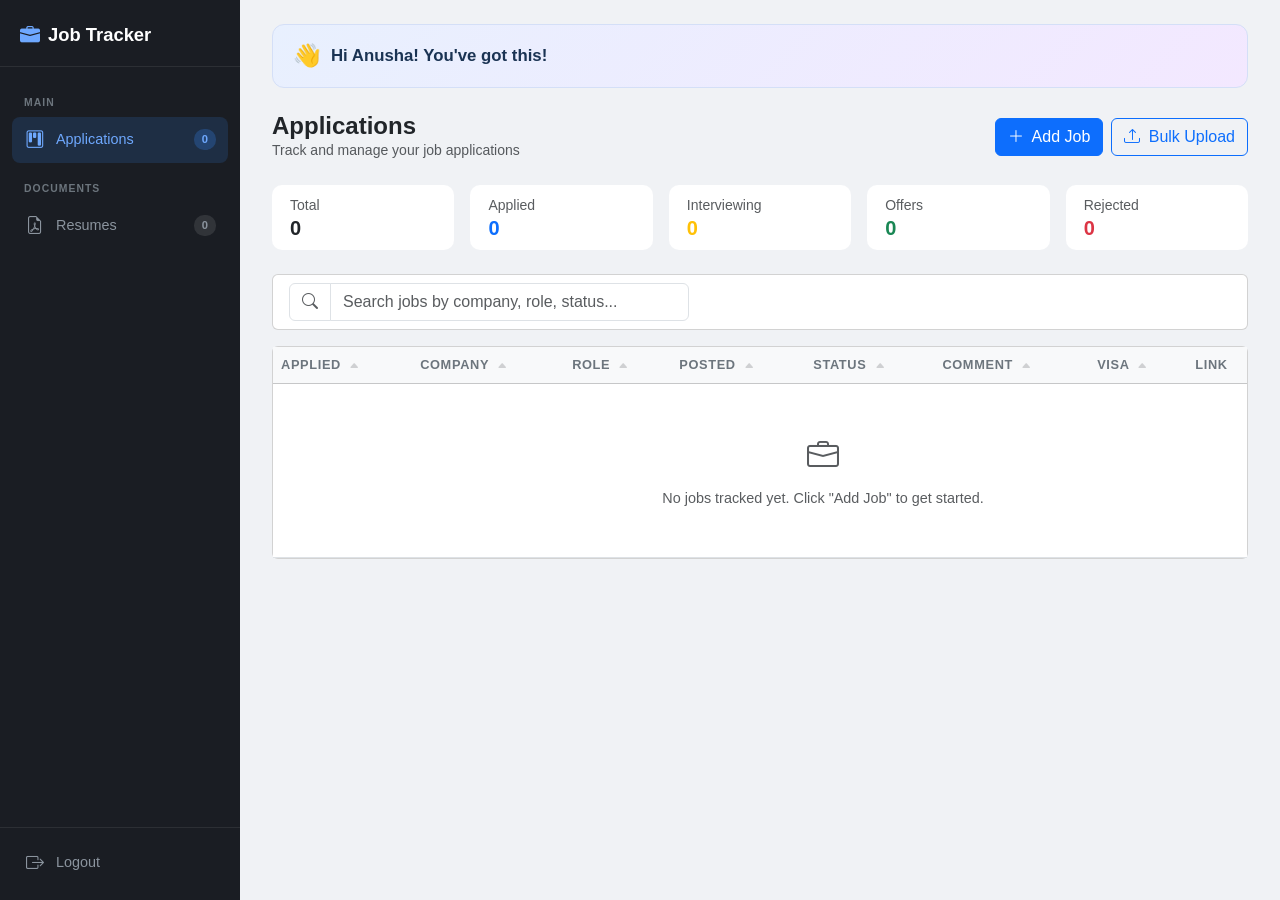
==== templates/index.html @ 322d2afa "Add side navigation, resume cards, and personalized greeting Redesign the layout with a dark sidebar" ====
<!DOCTYPE html>
<html lang="en">
<head>
    <meta charset="UTF-8">
    <meta name="viewport" content="width=device-width, initial-scale=1.0">
    <title>Job Tracker</title>
    <link href="https://cdn.jsdelivr.net/npm/bootstrap@5.3.2/dist/css/bootstrap.min.css" rel="stylesheet">
    <link href="https://cdn.jsdelivr.net/npm/bootstrap-icons@1.11.3/font/bootstrap-icons.min.css" rel="stylesheet">
    <link href="/static/style.css" rel="stylesheet">
</head>
<body>
    <div class="app-layout">
        <!-- Sidebar -->
        <nav class="sidebar" id="sidebar">
            <div class="sidebar-brand">
                <i class="bi bi-briefcase-fill me-2"></i>
                <span>Job Tracker</span>
            </div>

            <div class="sidebar-nav">
                <div class="sidebar-section-label">Main</div>
                <a href="#" class="sidebar-link active" data-section="jobs" onclick="switchSection('jobs', this)">
                    <i class="bi bi-kanban"></i>
                    <span>Applications</span>
                    <span class="sidebar-badge" id="sidebarJobCount">0</span>
                </a>

                <div class="sidebar-section-label">Documents</div>
                <a href="#" class="sidebar-link" data-section="resumes" onclick="switchSection('resumes', this)">
                    <i class="bi bi-file-earmark-pdf"></i>
                    <span>Resumes</span>
                    <span class="sidebar-badge" id="sidebarResumeCount">0</span>
                </a>
            </div>

            <div class="sidebar-footer">
                <a href="/logout" class="sidebar-link">
                    <i class="bi bi-box-arrow-right"></i>
                    <span>Logout</span>
                </a>
            </div>
        </nav>

        <!-- Main Content -->
        <main class="main-content">
            <!-- Greeting Banner -->
            <div class="greeting-banner" id="greetingBanner">
                <span class="greeting-wave">&#128075;</span>
                <span>Hi Anusha! You've got this!</span>
            </div>

            <!-- ═══════════════════════════════════════════════ -->
            <!-- JOBS SECTION -->
            <!-- ═══════════════════════════════════════════════ -->
            <div class="content-section active" id="section-jobs">
                <!-- Jobs Header -->
                <div class="content-header">
                    <div>
                        <h1 class="h4 mb-0 fw-bold">Applications</h1>
                        <p class="text-muted mb-0 small">Track and manage your job applications</p>
                    </div>
                    <div class="d-flex gap-2">
                        <button class="btn btn-primary" data-bs-toggle="modal" data-bs-target="#addJobModal">
                            <i class="bi bi-plus-lg me-1"></i> Add Job
                        </button>
                        <button class="btn btn-outline-primary" data-bs-toggle="modal" data-bs-target="#bulkUploadModal">
                            <i class="bi bi-upload me-1"></i> Bulk Upload
                        </button>
                    </div>
                </div>

                <!-- Stats Row -->
                <div class="row g-3 mb-4" id="statsRow">
                    <div class="col">
                        <div class="card stat-card" data-filter="">
                            <div class="card-body py-2 px-3">
                                <div class="small text-muted">Total</div>
                                <div class="h5 mb-0 fw-bold" id="statTotal">0</div>
                            </div>
                        </div>
                    </div>
                    <div class="col">
                        <div class="card stat-card" data-filter="Applied">
                            <div class="card-body py-2 px-3">
                                <div class="small text-muted">Applied</div>
                                <div class="h5 mb-0 fw-bold text-primary" id="statApplied">0</div>
                            </div>
                        </div>
                    </div>
                    <div class="col">
                        <div class="card stat-card" data-filter="Interviewing">
                            <div class="card-body py-2 px-3">
                                <div class="small text-muted">Interviewing</div>
                                <div class="h5 mb-0 fw-bold text-warning" id="statInterviewing">0</div>
                            </div>
                        </div>
                    </div>
                    <div class="col">
                        <div class="card stat-card" data-filter="Offer">
                            <div class="card-body py-2 px-3">
                                <div class="small text-muted">Offers</div>
                                <div class="h5 mb-0 fw-bold text-success" id="statOffer">0</div>
                            </div>
                        </div>
                    </div>
                    <div class="col">
                        <div class="card stat-card" data-filter="Rejected">
                            <div class="card-body py-2 px-3">
                                <div class="small text-muted">Rejected</div>
                                <div class="h5 mb-0 fw-bold text-danger" id="statRejected">0</div>
                            </div>
                        </div>
                    </div>
                </div>

                <!-- Search Bar -->
                <div class="card mb-3">
                    <div class="card-body py-2">
                        <div class="d-flex align-items-center gap-3">
                            <div class="input-group" style="max-width: 400px;">
                                <span class="input-group-text bg-white"><i class="bi bi-search text-muted"></i></span>
                                <input type="text" class="form-control" id="searchInput" placeholder="Search jobs by company, role, status...">
                            </div>
                            <span class="text-muted small" id="filteredCount"></span>
                        </div>
                    </div>
                </div>

                <!-- Jobs Table -->
                <div class="card">
                    <div class="card-body p-0">
                        <div class="table-responsive">
                            <table class="table table-hover mb-0 align-middle" style="min-width: 1100px;">
                                <thead class="table-light">
                                    <tr>
                                        <th data-sort="applied_date">Applied <i class="bi bi-caret-up-fill sort-icon ms-1 text-muted opacity-25"></i></th>
                                        <th data-sort="company">Company <i class="bi bi-caret-up-fill sort-icon ms-1 text-muted opacity-25"></i></th>
                                        <th data-sort="role">Role <i class="bi bi-caret-up-fill sort-icon ms-1 text-muted opacity-25"></i></th>
                                        <th data-sort="posted_on">Posted <i class="bi bi-caret-up-fill sort-icon ms-1 text-muted opacity-25"></i></th>
                                        <th data-sort="status">Status <i class="bi bi-caret-up-fill sort-icon ms-1 text-muted opacity-25"></i></th>
                                        <th data-sort="comment">Comment <i class="bi bi-caret-up-fill sort-icon ms-1 text-muted opacity-25"></i></th>
                                        <th data-sort="visa_answer">Visa <i class="bi bi-caret-up-fill sort-icon ms-1 text-muted opacity-25"></i></th>
                                        <th>Link</th>
                                        <th class="text-end">Actions</th>
                                    </tr>
                                </thead>
                                <tbody id="jobsTableBody">
                                    <tr>
                                        <td colspan="9" class="text-center py-5 text-muted">
                                            <i class="bi bi-briefcase" style="font-size: 2rem;"></i>
                                            <p class="mt-2 mb-0">No jobs tracked yet. Click "Add Job" to get started.</p>
                                        </td>
                                    </tr>
                                </tbody>
                            </table>
                        </div>
                    </div>
                </div>
            </div>

            <!-- ═══════════════════════════════════════════════ -->
            <!-- RESUMES SECTION -->
            <!-- ═══════════════════════════════════════════════ -->
            <div class="content-section" id="section-resumes">
                <!-- Resumes Header -->
                <div class="content-header">
                    <div>
                        <h1 class="h4 mb-0 fw-bold">Resumes</h1>
                        <p class="text-muted mb-0 small">Manage your resume versions</p>
                    </div>
                    <div class="d-flex gap-2">
                        <button class="btn btn-primary" data-bs-toggle="modal" data-bs-target="#uploadResumeModal">
                            <i class="bi bi-upload me-1"></i> Upload Resume
                        </button>
                    </div>
                </div>

                <!-- Resume Cards Grid -->
                <div class="row g-4" id="resumeCardsGrid">
                    <div class="col-12 text-center py-5 text-muted" id="resumeEmptyState">
                        <i class="bi bi-file-earmark-pdf" style="font-size: 3rem;"></i>
                        <p class="mt-3 mb-0 fs-5">No resumes uploaded yet</p>
                        <p class="text-muted small">Upload your first resume to get started</p>
                    </div>
                </div>
            </div>
        </main>
    </div>

    <!-- Add Job Modal -->
    <div class="modal fade" id="addJobModal" tabindex="-1">
        <div class="modal-dialog">
            <div class="modal-content">
                <div class="modal-header">
                    <h5 class="modal-title">Add Job Application</h5>
                    <button type="button" class="btn-close" data-bs-dismiss="modal"></button>
                </div>
                <div class="modal-body">
                    <div class="mb-3">
                        <label for="jobLink" class="form-label">Job Posting URL</label>
                        <input type="url" class="form-control" id="jobLink" placeholder="https://jobs.example.com/role-name">
                        <div class="form-text">Paste a job posting link and we'll extract the details automatically.</div>
                    </div>
                    <div id="extractionStatus" class="d-none">
                        <div class="d-flex align-items-center text-muted">
                            <div class="spinner-border spinner-border-sm me-2" role="status"></div>
                            <span>Extracting job details... This may take a few seconds.</span>
                        </div>
                    </div>
                    <div id="extractionError" class="alert alert-danger d-none"></div>
                </div>
                <div class="modal-footer">
                    <button type="button" class="btn btn-secondary" data-bs-dismiss="modal">Cancel</button>
                    <button type="button" class="btn btn-primary" id="submitJobBtn" onclick="addJob()">
                        <i class="bi bi-magic me-1"></i> Extract & Save
                    </button>
                </div>
            </div>
        </div>
    </div>

    <!-- Job Details Modal -->
    <div class="modal fade" id="detailsModal" tabindex="-1">
        <div class="modal-dialog modal-lg">
            <div class="modal-content">
                <div class="modal-header">
                    <h5 class="modal-title" id="detailsTitle">Job Details</h5>
                    <button type="button" class="btn-close" data-bs-dismiss="modal"></button>
                </div>
                <div class="modal-body">
                    <div class="row mb-3">
                        <div class="col-sm-3 text-muted">Company</div>
                        <div class="col-sm-9 fw-semibold" id="detailCompany"></div>
                    </div>
                    <div class="row mb-3">
                        <div class="col-sm-3 text-muted">Role</div>
                        <div class="col-sm-9" id="detailRole"></div>
                    </div>
                    <div class="row mb-3">
                        <div class="col-sm-3 text-muted">Applied Date</div>
                        <div class="col-sm-9" id="detailAppliedDate"></div>
                    </div>
                    <div class="row mb-3">
                        <div class="col-sm-3 text-muted">Posted On</div>
                        <div class="col-sm-9" id="detailPostedOn"></div>
                    </div>
                    <div class="row mb-3">
                        <div class="col-sm-3 text-muted">Status</div>
                        <div class="col-sm-9" id="detailStatus"></div>
                    </div>
                    <div class="row mb-3">
                        <div class="col-sm-3 text-muted">Comment</div>
                        <div class="col-sm-9" id="detailComment"></div>
                    </div>
                    <div class="row mb-3">
                        <div class="col-sm-3 text-muted">Visa Answer</div>
                        <div class="col-sm-9" id="detailVisaAnswer"></div>
                    </div>
                    <div class="row mb-3">
                        <div class="col-sm-3 text-muted">Link</div>
                        <div class="col-sm-9" id="detailLink"></div>
                    </div>
                    <hr>
                    <h6 class="text-muted mb-2">Job Description</h6>
                    <div id="detailDescription" class="job-description"></div>
                </div>
            </div>
        </div>
    </div>

    <!-- Bulk Upload Modal -->
    <div class="modal fade" id="bulkUploadModal" tabindex="-1">
        <div class="modal-dialog">
            <div class="modal-content">
                <div class="modal-header">
                    <h5 class="modal-title">Bulk Upload from Excel</h5>
                    <button type="button" class="btn-close" data-bs-dismiss="modal"></button>
                </div>
                <div class="modal-body">
                    <div class="mb-3">
                        <label for="bulkFile" class="form-label">Upload Excel File (.xlsx)</label>
                        <input type="file" class="form-control" id="bulkFile" accept=".xlsx,.xls">
                        <div class="form-text">
                            Your spreadsheet should have these columns:<br>
                            <strong>Applied Date | Company | Role | Posted On | Job Description | Link | Comment | Visa Answer</strong>
                        </div>
                    </div>
                    <div id="bulkStatus" class="d-none">
                        <div class="d-flex align-items-center text-muted">
                            <div class="spinner-border spinner-border-sm me-2" role="status"></div>
                            <span>Uploading and processing...</span>
                        </div>
                    </div>
                    <div id="bulkResult" class="d-none"></div>
                    <div id="bulkError" class="alert alert-danger d-none"></div>
                </div>
                <div class="modal-footer">
                    <button type="button" class="btn btn-secondary" data-bs-dismiss="modal">Cancel</button>
                    <button type="button" class="btn btn-primary" id="bulkSubmitBtn" onclick="bulkUpload()">
                        <i class="bi bi-upload me-1"></i> Upload & Import
                    </button>
                </div>
            </div>
        </div>
    </div>

    <!-- Upload Resume Modal -->
    <div class="modal fade" id="uploadResumeModal" tabindex="-1">
        <div class="modal-dialog">
            <div class="modal-content">
                <div class="modal-header">
                    <h5 class="modal-title"><i class="bi bi-file-earmark-pdf me-2"></i>Upload Resume</h5>
                    <button type="button" class="btn-close" data-bs-dismiss="modal"></button>
                </div>
                <div class="modal-body">
                    <div class="mb-3">
                        <label for="resumeFile" class="form-label">PDF File</label>
                        <input type="file" class="form-control" id="resumeFile" accept=".pdf">
                    </div>
                    <div class="mb-3">
                        <label for="resumeLabel" class="form-label">Label</label>
                        <input type="text" class="form-control" id="resumeLabel" placeholder="e.g., Software Engineer v2, Data Science, General">
                        <div class="form-text">Give your resume a descriptive label to identify it easily.</div>
                    </div>
                    <div id="resumeUploadStatus" class="d-none">
                        <div class="d-flex align-items-center text-muted">
                            <div class="spinner-border spinner-border-sm me-2" role="status"></div>
                            <span>Uploading...</span>
                        </div>
                    </div>
                    <div id="resumeUploadError" class="alert alert-danger d-none"></div>
                </div>
                <div class="modal-footer">
                    <button type="button" class="btn btn-secondary" data-bs-dismiss="modal">Cancel</button>
                    <button type="button" class="btn btn-primary" id="uploadResumeBtn" onclick="uploadResume()">
                        <i class="bi bi-upload me-1"></i> Upload
                    </button>
                </div>
            </div>
        </div>
    </div>

    <!-- Edit Resume Label Modal -->
    <div class="modal fade" id="editResumeLabelModal" tabindex="-1">
        <div class="modal-dialog modal-sm">
            <div class="modal-content">
                <div class="modal-header">
                    <h5 class="modal-title">Edit Label</h5>
                    <button type="button" class="btn-close" data-bs-dismiss="modal"></button>
                </div>
                <div class="modal-body">
                    <input type="text" class="form-control" id="editLabelInput" placeholder="Resume label">
                    <input type="hidden" id="editLabelResumeId">
                </div>
                <div class="modal-footer">
                    <button type="button" class="btn btn-secondary btn-sm" data-bs-dismiss="modal">Cancel</button>
                    <button type="button" class="btn btn-primary btn-sm" onclick="saveResumeLabel()">Save</button>
                </div>
            </div>
        </div>
    </div>

    <script src="https://cdn.jsdelivr.net/npm/bootstrap@5.3.2/dist/js/bootstrap.bundle.min.js"></script>
    <script src="/static/app.js"></script>
</body>
</html>
---- static/style.css ----
/* ── App Layout ── */
body {
    background-color: #f0f2f5;
    font-family: -apple-system, BlinkMacSystemFont, "Segoe UI", Roboto, sans-serif;
    margin: 0;
    overflow: hidden;
    height: 100vh;
}

.app-layout {
    display: flex;
    height: 100vh;
}

/* ── Sidebar ── */
.sidebar {
    width: 240px;
    min-width: 240px;
    background: #1a1d23;
    color: #c9d1d9;
    display: flex;
    flex-direction: column;
    height: 100vh;
    position: fixed;
    left: 0;
    top: 0;
    z-index: 100;
}

.sidebar-brand {
    padding: 20px 20px 16px;
    font-size: 1.15rem;
    font-weight: 700;
    color: #fff;
    display: flex;
    align-items: center;
    border-bottom: 1px solid rgba(255,255,255,0.08);
}

.sidebar-brand i {
    font-size: 1.25rem;
    color: #6ea8fe;
}

.sidebar-nav {
    flex: 1;
    padding: 12px 12px;
    overflow-y: auto;
}

.sidebar-section-label {
    font-size: 0.65rem;
    text-transform: uppercase;
    letter-spacing: 0.1em;
    color: #6c757d;
    padding: 16px 12px 6px;
    font-weight: 600;
}

.sidebar-link {
    display: flex;
    align-items: center;
    gap: 10px;
    padding: 10px 12px;
    border-radius: 8px;
    color: #8b949e;
    text-decoration: none;
    font-size: 0.9rem;
    font-weight: 500;
    transition: all 0.15s;
    margin-bottom: 2px;
}

.sidebar-link:hover {
    background: rgba(255,255,255,0.06);
    color: #e6edf3;
    text-decoration: none;
}

.sidebar-link.active {
    background: rgba(56,139,253,0.15);
    color: #6ea8fe;
}

.sidebar-link i {
    font-size: 1.1rem;
    width: 22px;
    text-align: center;
}

.sidebar-badge {
    margin-left: auto;
    background: rgba(255,255,255,0.1);
    color: #8b949e;
    font-size: 0.7rem;
    padding: 2px 8px;
    border-radius: 10px;
    font-weight: 600;
}

.sidebar-link.active .sidebar-badge {
    background: rgba(56,139,253,0.25);
    color: #6ea8fe;
}

.sidebar-footer {
    padding: 12px;
    border-top: 1px solid rgba(255,255,255,0.08);
}

/* ── Main Content ── */
.main-content {
    flex: 1;
    margin-left: 240px;
    padding: 24px 32px;
    overflow-y: auto;
    height: 100vh;
}

.content-header {
    display: flex;
    justify-content: space-between;
    align-items: center;
    margin-bottom: 24px;
}

.content-section {
    display: none;
}

.content-section.active {
    display: block;
}

/* ── Greeting Banner ── */
.greeting-banner {
    background: linear-gradient(135deg, #e8f0fe 0%, #f3e8ff 100%);
    border: 1px solid #d4dff7;
    border-radius: 12px;
    padding: 14px 20px;
    margin-bottom: 24px;
    font-size: 1.05rem;
    font-weight: 600;
    color: #1a3353;
    display: flex;
    align-items: center;
    gap: 10px;
}

.greeting-wave {
    font-size: 1.4rem;
    animation: wave 2s ease-in-out infinite;
    display: inline-block;
    transform-origin: 70% 70%;
}

@keyframes wave {
    0%, 100% { transform: rotate(0deg); }
    10% { transform: rotate(14deg); }
    20% { transform: rotate(-8deg); }
    30% { transform: rotate(14deg); }
    40% { transform: rotate(-4deg); }
    50% { transform: rotate(10deg); }
    60% { transform: rotate(0deg); }
}

/* ── Stat Cards ── */
.stat-card {
    transition: border-color 0.2s, box-shadow 0.2s;
    border: 2px solid transparent;
    border-radius: 10px;
}

.stat-card:hover {
    box-shadow: 0 2px 8px rgba(0, 0, 0, 0.08);
}

.stat-card.border-primary {
    border-color: #0d6efd !important;
}

/* ── Table Styles ── */
.table th {
    font-size: 0.8rem;
    text-transform: uppercase;
    letter-spacing: 0.05em;
    color: #6c757d;
    font-weight: 600;
    white-space: nowrap;
    user-select: none;
}

.table th[data-sort]:hover {
    color: #0d6efd;
}

.table td {
    font-size: 0.9rem;
    vertical-align: middle;
}

.status-select {
    border-radius: 6px;
    font-size: 0.85rem;
    font-weight: 500;
}

.status-applied { color: #0d6efd; border-color: #0d6efd; }
.status-interviewing { color: #ffc107; border-color: #ffc107; }
.status-offer { color: #198754; border-color: #198754; }
.status-rejected { color: #dc3545; border-color: #dc3545; }
.status-referral { color: #6f42c1; border-color: #6f42c1; }
.status-withdrawn { color: #6c757d; border-color: #6c757d; }
.status-saved { color: #0dcaf0; border-color: #0dcaf0; }

.comment-input {
    border: 1px solid #dee2e6;
    border-radius: 6px;
    font-size: 0.85rem;
    background-color: transparent;
    width: 100%;
}

.comment-input:focus {
    background-color: #fff;
    border-color: #86b7fe;
    box-shadow: 0 0 0 0.15rem rgba(13, 110, 253, 0.15);
}

.visa-select {
    border-radius: 6px;
    font-size: 0.85rem;
}

/* Editable cells */
.editable-cell {
    cursor: pointer;
    border-radius: 4px;
    transition: background-color 0.15s;
}

.editable-cell:hover {
    background-color: #e9ecef;
}

.edit-inline {
    font-size: 0.9rem;
    border-radius: 4px;
    border: 1px solid #86b7fe;
    box-shadow: 0 0 0 0.15rem rgba(13, 110, 253, 0.15);
}

.sort-icon {
    font-size: 0.65rem;
}

/* Column resizing */
.table th {
    position: relative;
    overflow: hidden;
}

.col-resize-handle {
    position: absolute;
    right: 0;
    top: 0;
    bottom: 0;
    width: 5px;
    cursor: col-resize;
    z-index: 1;
}

.col-resize-handle:hover,
.col-resize-handle.active {
    background-color: #0d6efd;
}

.table.resizing {
    cursor: col-resize;
    user-select: none;
}

/* Resume table inside modal — no resize handles */
#resumesList .table th {
    position: static;
    overflow: visible;
}

.job-description {
    white-space: pre-wrap;
    line-height: 1.7;
    font-size: 0.95rem;
    max-height: 400px;
    overflow-y: auto;
}

/* ── Resume Cards ── */
.resume-card {
    border: 1px solid #e1e4e8;
    border-radius: 12px;
    background: #fff;
    transition: all 0.2s ease;
    overflow: hidden;
    position: relative;
}

.resume-card:hover {
    border-color: #c5ccd3;
    box-shadow: 0 4px 16px rgba(0, 0, 0, 0.08);
    transform: translateY(-2px);
}

.resume-card-body {
    padding: 24px;
    text-align: center;
}

.resume-card-icon {
    width: 64px;
    height: 80px;
    margin: 0 auto 16px;
    background: linear-gradient(135deg, #fee2e2, #fecaca);
    border-radius: 8px;
    display: flex;
    align-items: center;
    justify-content: center;
    position: relative;
}

.resume-card-icon i {
    font-size: 2rem;
    color: #dc3545;
}

.resume-card-label {
    display: inline-block;
    background: #e8f0fe;
    color: #1a73e8;
    font-size: 0.75rem;
    font-weight: 600;
    padding: 4px 12px;
    border-radius: 20px;
    margin-bottom: 10px;
    max-width: 100%;
    overflow: hidden;
    text-overflow: ellipsis;
    white-space: nowrap;
}

.resume-card-label.no-label {
    background: #f1f3f5;
    color: #868e96;
}

.resume-card-filename {
    font-size: 0.85rem;
    color: #24292f;
    font-weight: 600;
    margin-bottom: 4px;
    overflow: hidden;
    text-overflow: ellipsis;
    white-space: nowrap;
}

.resume-card-meta {
    font-size: 0.75rem;
    color: #8b949e;
}

.resume-card-footer {
    display: flex;
    border-top: 1px solid #f0f0f0;
    background: #fafbfc;
}

.resume-card-footer .card-action {
    flex: 1;
    padding: 10px;
    text-align: center;
    font-size: 0.8rem;
    color: #57606a;
    cursor: pointer;
    transition: all 0.15s;
    text-decoration: none;
    border: none;
    background: none;
    display: flex;
    align-items: center;
    justify-content: center;
    gap: 4px;
}

.resume-card-footer .card-action:hover {
    background: #f0f2f5;
    color: #24292f;
}

.resume-card-footer .card-action.action-download:hover {
    color: #0d6efd;
    background: #e8f0fe;
}

.resume-card-footer .card-action.action-edit:hover {
    color: #e09f3e;
    background: #fff8e6;
}

.resume-card-footer .card-action.action-delete:hover {
    color: #dc3545;
    background: #fce4e4;
}

.resume-card-footer .card-action + .card-action {
    border-left: 1px solid #f0f0f0;
}
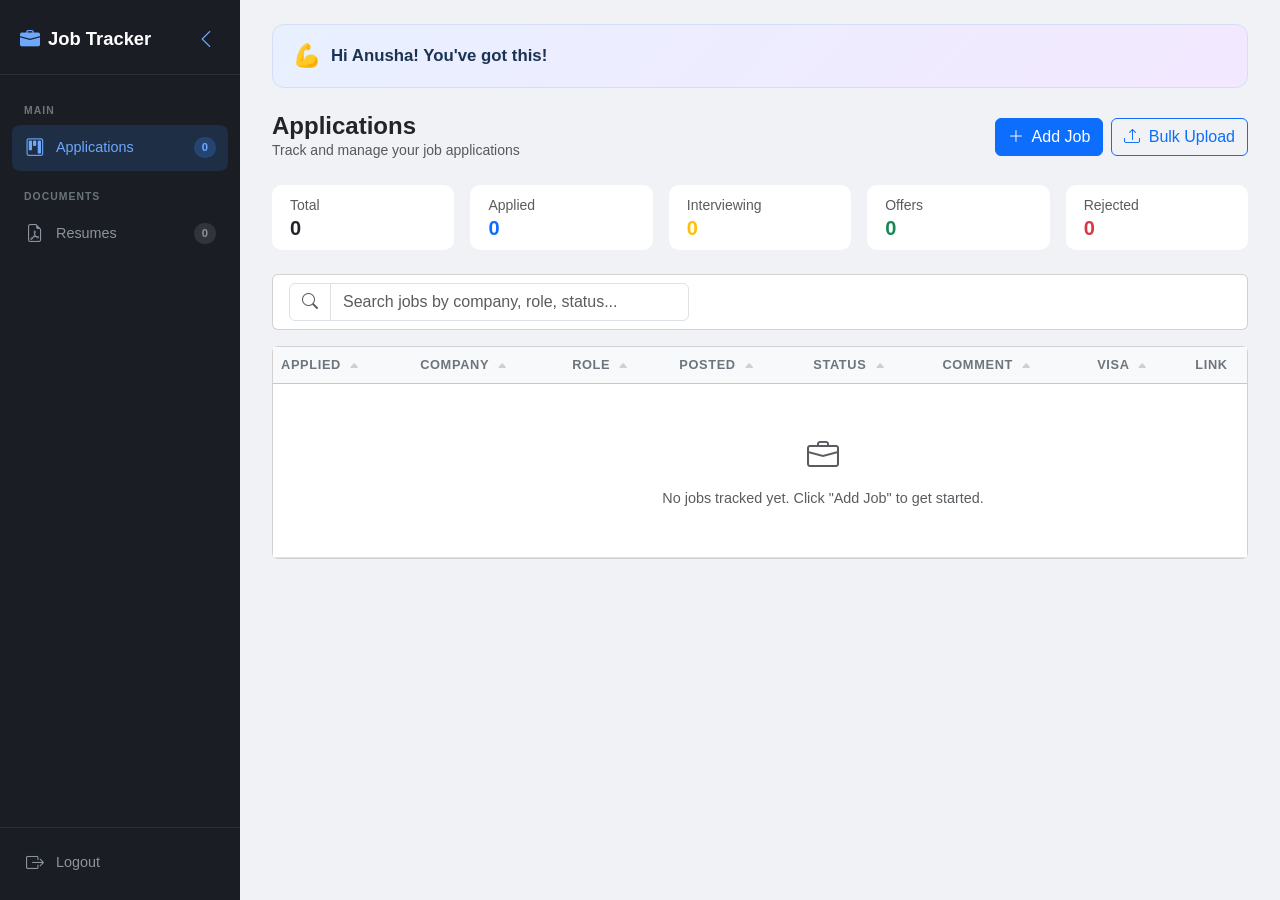
==== commit f29ae65d: "Make sidebar collapsible and swap to strong arm emoji - Sidebar now collapses to icon-only (64px) wi" ====
--- a/templates/index.html
+++ b/templates/index.html
@@ -14,21 +14,24 @@
         <nav class="sidebar" id="sidebar">
             <div class="sidebar-brand">
                 <i class="bi bi-briefcase-fill me-2"></i>
-                <span>Job Tracker</span>
+                <span class="sidebar-text">Job Tracker</span>
+                <button class="sidebar-toggle" id="sidebarToggle" onclick="toggleSidebar()" title="Collapse sidebar">
+                    <i class="bi bi-chevron-left"></i>
+                </button>
             </div>
 
             <div class="sidebar-nav">
                 <div class="sidebar-section-label">Main</div>
                 <a href="#" class="sidebar-link active" data-section="jobs" onclick="switchSection('jobs', this)">
                     <i class="bi bi-kanban"></i>
-                    <span>Applications</span>
+                    <span class="sidebar-text">Applications</span>
                     <span class="sidebar-badge" id="sidebarJobCount">0</span>
                 </a>
 
-                <div class="sidebar-section-label">Documents</div>
+                <div class="sidebar-section-label sidebar-text">Documents</div>
                 <a href="#" class="sidebar-link" data-section="resumes" onclick="switchSection('resumes', this)">
                     <i class="bi bi-file-earmark-pdf"></i>
-                    <span>Resumes</span>
+                    <span class="sidebar-text">Resumes</span>
                     <span class="sidebar-badge" id="sidebarResumeCount">0</span>
                 </a>
             </div>
@@ -36,7 +39,7 @@
             <div class="sidebar-footer">
                 <a href="/logout" class="sidebar-link">
                     <i class="bi bi-box-arrow-right"></i>
-                    <span>Logout</span>
+                    <span class="sidebar-text">Logout</span>
                 </a>
             </div>
         </nav>
@@ -45,7 +48,7 @@
         <main class="main-content">
             <!-- Greeting Banner -->
             <div class="greeting-banner" id="greetingBanner">
-                <span class="greeting-wave">&#128075;</span>
+                <span class="greeting-emoji">&#128170;</span>
                 <span>Hi Anusha! You've got this!</span>
             </div>
 
--- a/static/style.css
+++ b/static/style.css
@@ -25,6 +25,12 @@
     left: 0;
     top: 0;
     z-index: 100;
+    transition: width 0.25s ease, min-width 0.25s ease;
+}
+
+.sidebar.collapsed {
+    width: 64px;
+    min-width: 64px;
 }
 
 .sidebar-brand {
@@ -35,11 +41,86 @@
     display: flex;
     align-items: center;
     border-bottom: 1px solid rgba(255,255,255,0.08);
+    position: relative;
 }
 
 .sidebar-brand i {
     font-size: 1.25rem;
     color: #6ea8fe;
+    flex-shrink: 0;
+}
+
+.sidebar-toggle {
+    margin-left: auto;
+    background: none;
+    border: none;
+    color: #6c757d;
+    cursor: pointer;
+    padding: 4px;
+    border-radius: 6px;
+    display: flex;
+    align-items: center;
+    justify-content: center;
+    transition: all 0.2s;
+    flex-shrink: 0;
+}
+
+.sidebar-toggle:hover {
+    background: rgba(255,255,255,0.1);
+    color: #e6edf3;
+}
+
+.sidebar.collapsed .sidebar-toggle i {
+    transform: rotate(180deg);
+}
+
+.sidebar.collapsed .sidebar-brand {
+    padding: 20px 0 16px;
+    justify-content: center;
+}
+
+.sidebar.collapsed .sidebar-brand > i.bi-briefcase-fill {
+    margin-right: 0 !important;
+}
+
+.sidebar.collapsed .sidebar-toggle {
+    position: absolute;
+    right: -12px;
+    top: 50%;
+    transform: translateY(-50%);
+    background: #1a1d23;
+    border: 1px solid rgba(255,255,255,0.1);
+    border-radius: 50%;
+    width: 24px;
+    height: 24px;
+    z-index: 101;
+}
+
+/* Hide text elements when collapsed */
+.sidebar.collapsed .sidebar-text {
+    display: none;
+}
+
+.sidebar.collapsed .sidebar-badge {
+    display: none;
+}
+
+.sidebar.collapsed .sidebar-nav {
+    padding: 12px 8px;
+}
+
+.sidebar.collapsed .sidebar-link {
+    justify-content: center;
+    padding: 10px;
+    gap: 0;
+}
+
+.sidebar.collapsed .sidebar-link i {
+    width: auto;
+}
+
+.sidebar.collapsed .sidebar-footer {
+    padding: 12px 8px;
 }
 
 .sidebar-nav {
@@ -115,6 +196,11 @@
     padding: 24px 32px;
     overflow-y: auto;
     height: 100vh;
+    transition: margin-left 0.25s ease;
+}
+
+.sidebar.collapsed ~ .main-content {
+    margin-left: 64px;
 }
 
 .content-header {
@@ -147,21 +233,15 @@
     gap: 10px;
 }
 
-.greeting-wave {
+.greeting-emoji {
     font-size: 1.4rem;
-    animation: wave 2s ease-in-out infinite;
     display: inline-block;
-    transform-origin: 70% 70%;
-}
-
-@keyframes wave {
-    0%, 100% { transform: rotate(0deg); }
-    10% { transform: rotate(14deg); }
-    20% { transform: rotate(-8deg); }
-    30% { transform: rotate(14deg); }
-    40% { transform: rotate(-4deg); }
-    50% { transform: rotate(10deg); }
-    60% { transform: rotate(0deg); }
+    animation: flex-pulse 2s ease-in-out infinite;
+}
+
+@keyframes flex-pulse {
+    0%, 100% { transform: scale(1); }
+    50% { transform: scale(1.2); }
 }
 
 /* ── Stat Cards ── */
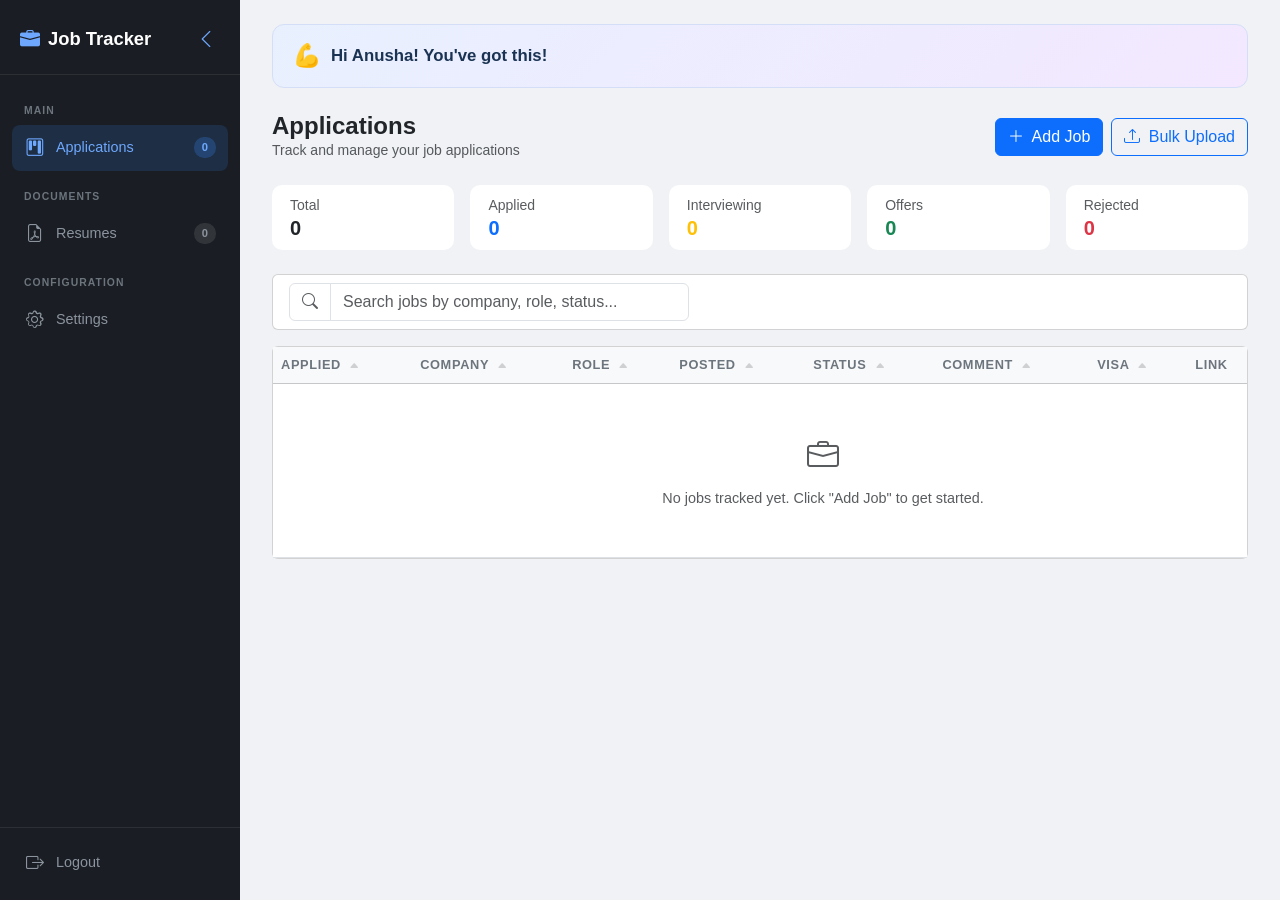
==== commit 47988f59: "Add Gmail email scanning to detect job rejections Connects Gmail via OAuth to scan for rejection ema" ====
--- a/templates/index.html
+++ b/templates/index.html
@@ -34,6 +34,12 @@
                     <span class="sidebar-text">Resumes</span>
                     <span class="sidebar-badge" id="sidebarResumeCount">0</span>
                 </a>
+
+                <div class="sidebar-section-label sidebar-text">Configuration</div>
+                <a href="#" class="sidebar-link" data-section="settings" onclick="switchSection('settings', this)">
+                    <i class="bi bi-gear"></i>
+                    <span class="sidebar-text">Settings</span>
+                </a>
             </div>
 
             <div class="sidebar-footer">
@@ -63,6 +69,9 @@
                         <p class="text-muted mb-0 small">Track and manage your job applications</p>
                     </div>
                     <div class="d-flex gap-2">
+                        <button class="btn btn-outline-warning d-none" id="scanEmailBtn" onclick="triggerEmailScan()">
+                            <i class="bi bi-envelope-check me-1"></i> Check for job updates
+                        </button>
                         <button class="btn btn-primary" data-bs-toggle="modal" data-bs-target="#addJobModal">
                             <i class="bi bi-plus-lg me-1"></i> Add Job
                         </button>
@@ -71,6 +80,9 @@
                         </button>
                     </div>
                 </div>
+
+                <!-- Scan result alert -->
+                <div id="scanResultAlert" class="d-none"></div>
 
                 <!-- Stats Row -->
                 <div class="row g-3 mb-4" id="statsRow">
@@ -187,6 +199,89 @@
                     </div>
                 </div>
             </div>
+
+            <!-- ═══════════════════════════════════════════════ -->
+            <!-- SETTINGS SECTION -->
+            <!-- ═══════════════════════════════════════════════ -->
+            <div class="content-section" id="section-settings">
+                <!-- Settings Header -->
+                <div class="content-header">
+                    <div>
+                        <h1 class="h4 mb-0 fw-bold">Settings</h1>
+                        <p class="text-muted mb-0 small">Configure integrations and preferences</p>
+                    </div>
+                </div>
+
+                <!-- Email Integration Card -->
+                <div class="card settings-card mb-4">
+                    <div class="card-body">
+                        <div class="d-flex align-items-start gap-3 mb-3">
+                            <div class="settings-icon-box">
+                                <i class="bi bi-envelope-at"></i>
+                            </div>
+                            <div class="flex-grow-1">
+                                <h5 class="mb-1 fw-bold">Email Integration</h5>
+                                <p class="text-muted small mb-0">Connect your Gmail to automatically detect rejection emails and update job statuses.</p>
+                            </div>
+                        </div>
+
+                        <!-- Not Connected State -->
+                        <div id="emailNotConnected">
+                            <div class="alert alert-light border mb-3">
+                                <div class="d-flex align-items-start gap-2">
+                                    <i class="bi bi-info-circle text-primary mt-1"></i>
+                                    <div class="small">
+                                        <strong>How it works:</strong> Once connected, click "Check for job updates" on the Applications page.
+                                        We'll scan your inbox for rejection emails and automatically update matching job statuses.
+                                    </div>
+                                </div>
+                            </div>
+                            <div id="emailNotConfigured" class="d-none">
+                                <div class="alert alert-warning py-2 small mb-3">
+                                    <i class="bi bi-exclamation-triangle me-1"></i>
+                                    Google OAuth credentials not configured. Set <code>GOOGLE_CLIENT_ID</code> and <code>GOOGLE_CLIENT_SECRET</code> environment variables.
+                                </div>
+                            </div>
+                            <button class="btn btn-primary" id="connectGmailBtn" onclick="connectGmail()">
+                                <i class="bi bi-google me-1"></i> Connect Gmail
+                            </button>
+                        </div>
+
+                        <!-- Connected State -->
+                        <div id="emailConnected" class="d-none">
+                            <div class="d-flex align-items-center gap-3 p-3 bg-light rounded-3 mb-3">
+                                <div class="settings-status-dot bg-success"></div>
+                                <div class="flex-grow-1">
+                                    <div class="fw-semibold" id="connectedEmail">—</div>
+                                    <div class="text-muted small">
+                                        Last scanned: <span id="lastScannedAt">Never</span>
+                                    </div>
+                                </div>
+                                <button class="btn btn-outline-primary btn-sm" onclick="triggerEmailScan()">
+                                    <i class="bi bi-envelope-check me-1"></i> Scan Now
+                                </button>
+                                <button class="btn btn-outline-danger btn-sm" onclick="disconnectGmail()">
+                                    <i class="bi bi-x-circle me-1"></i> Disconnect
+                                </button>
+                            </div>
+                            <div id="settingsScanResult" class="d-none"></div>
+                        </div>
+                    </div>
+                </div>
+
+                <!-- Scan History Card -->
+                <div class="card settings-card">
+                    <div class="card-body">
+                        <div class="d-flex align-items-center gap-2 mb-3">
+                            <i class="bi bi-clock-history text-muted"></i>
+                            <h5 class="mb-0 fw-bold">Scan History</h5>
+                        </div>
+                        <div id="scanLogsContainer">
+                            <p class="text-muted small">No scans yet. Connect your email and run a scan to see history here.</p>
+                        </div>
+                    </div>
+                </div>
+            </div>
         </main>
     </div>
 
--- a/static/style.css
+++ b/static/style.css
@@ -493,3 +493,80 @@
 .resume-card-footer .card-action + .card-action {
     border-left: 1px solid #f0f0f0;
 }
+
+/* ── Settings Page ── */
+.settings-card {
+    border: 1px solid #e1e4e8;
+    border-radius: 12px;
+    box-shadow: 0 1px 4px rgba(0, 0, 0, 0.04);
+}
+
+.settings-icon-box {
+    width: 48px;
+    height: 48px;
+    border-radius: 12px;
+    background: linear-gradient(135deg, #e8f0fe, #d4e4ff);
+    display: flex;
+    align-items: center;
+    justify-content: center;
+    flex-shrink: 0;
+}
+
+.settings-icon-box i {
+    font-size: 1.4rem;
+    color: #1a73e8;
+}
+
+.settings-status-dot {
+    width: 10px;
+    height: 10px;
+    border-radius: 50%;
+    flex-shrink: 0;
+}
+
+.scan-log-table {
+    font-size: 0.85rem;
+}
+
+.scan-log-table th {
+    font-size: 0.75rem;
+    text-transform: uppercase;
+    letter-spacing: 0.05em;
+    color: #6c757d;
+    font-weight: 600;
+    border-bottom: 2px solid #e9ecef;
+}
+
+.scan-log-table td {
+    vertical-align: middle;
+    padding: 10px 12px;
+}
+
+.scan-result-toast {
+    position: fixed;
+    top: 24px;
+    right: 24px;
+    z-index: 1060;
+    min-width: 320px;
+    max-width: 480px;
+    animation: slideInRight 0.3s ease;
+}
+
+@keyframes slideInRight {
+    from { transform: translateX(100%); opacity: 0; }
+    to { transform: translateX(0); opacity: 1; }
+}
+
+.scan-spinner {
+    display: inline-block;
+    width: 16px;
+    height: 16px;
+    border: 2px solid currentColor;
+    border-right-color: transparent;
+    border-radius: 50%;
+    animation: spin 0.75s linear infinite;
+}
+
+@keyframes spin {
+    to { transform: rotate(360deg); }
+}
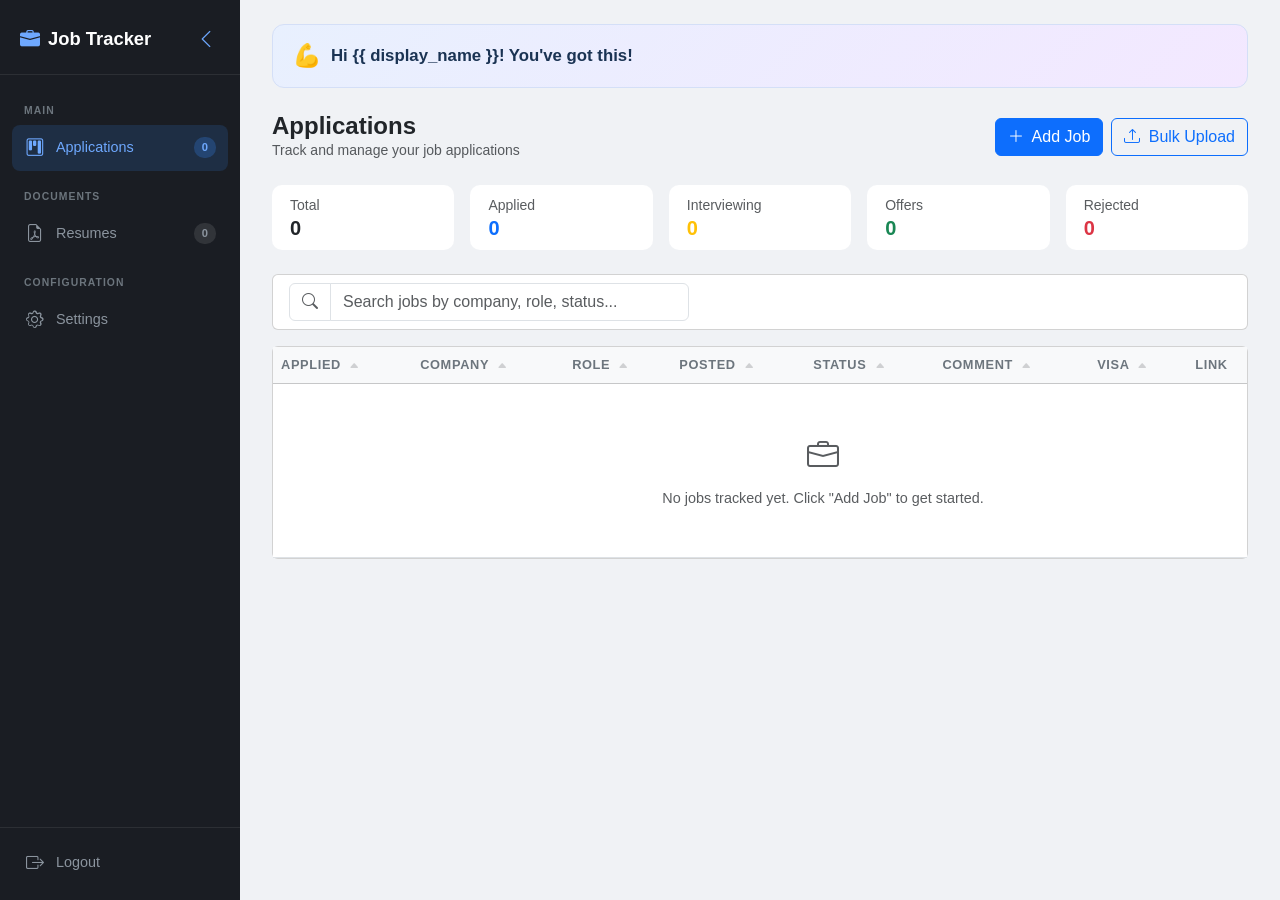
==== commit f105d568: "Add signup flow, multi-user support, and fix email scan bugs - Fix datetime crash in _epoch_from_dat" ====
--- a/templates/index.html
+++ b/templates/index.html
@@ -55,7 +55,7 @@
             <!-- Greeting Banner -->
             <div class="greeting-banner" id="greetingBanner">
                 <span class="greeting-emoji">&#128170;</span>
-                <span>Hi Anusha! You've got this!</span>
+                <span>Hi {{ display_name }}! You've got this!</span>
             </div>
 
             <!-- ═══════════════════════════════════════════════ -->
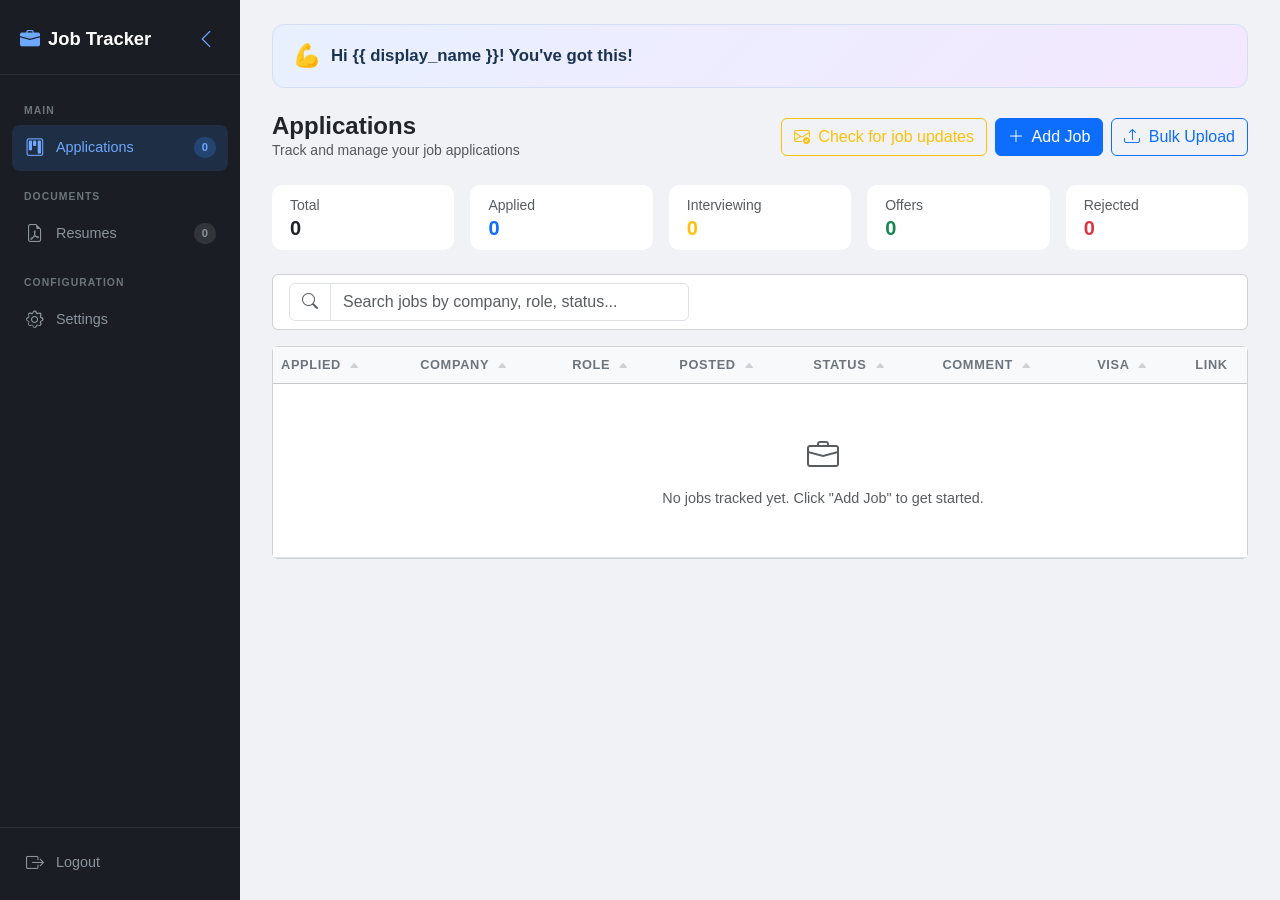
==== commit 1948d27b: "Make Check for job updates button always visible on Applications page Button is now always shown. If" ====
--- a/templates/index.html
+++ b/templates/index.html
@@ -69,7 +69,7 @@
                         <p class="text-muted mb-0 small">Track and manage your job applications</p>
                     </div>
                     <div class="d-flex gap-2">
-                        <button class="btn btn-outline-warning d-none" id="scanEmailBtn" onclick="triggerEmailScan()">
+                        <button class="btn btn-outline-warning" id="scanEmailBtn" onclick="triggerEmailScan()">
                             <i class="bi bi-envelope-check me-1"></i> Check for job updates
                         </button>
                         <button class="btn btn-primary" data-bs-toggle="modal" data-bs-target="#addJobModal">
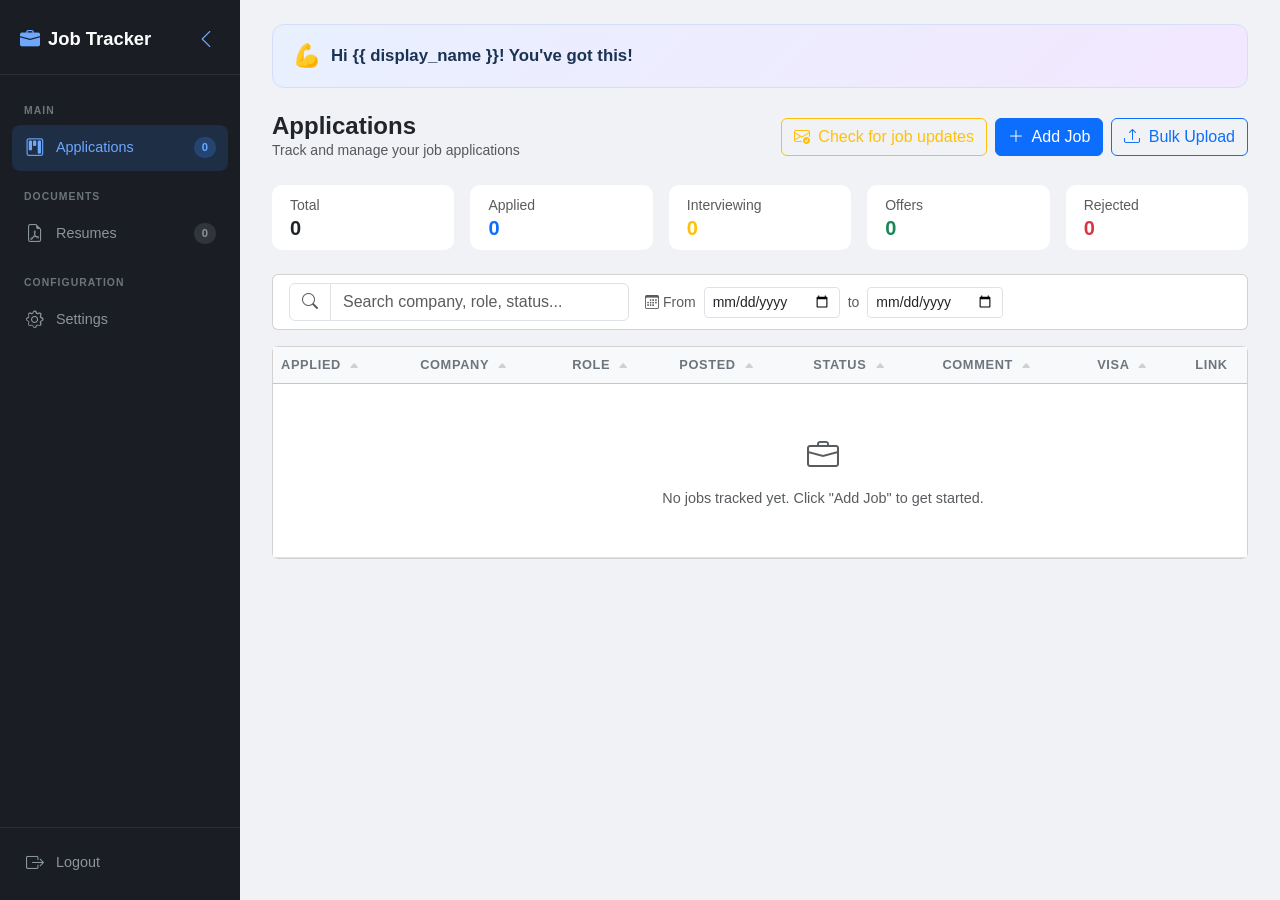
==== commit be832442: "Add date range filter for applied date on Applications page - From/To date pickers next to the searc" ====
--- a/templates/index.html
+++ b/templates/index.html
@@ -128,13 +128,22 @@
                     </div>
                 </div>
 
-                <!-- Search Bar -->
+                <!-- Search & Filters Bar -->
                 <div class="card mb-3">
                     <div class="card-body py-2">
-                        <div class="d-flex align-items-center gap-3">
-                            <div class="input-group" style="max-width: 400px;">
+                        <div class="d-flex align-items-center gap-3 flex-wrap">
+                            <div class="input-group" style="max-width: 340px;">
                                 <span class="input-group-text bg-white"><i class="bi bi-search text-muted"></i></span>
-                                <input type="text" class="form-control" id="searchInput" placeholder="Search jobs by company, role, status...">
+                                <input type="text" class="form-control" id="searchInput" placeholder="Search company, role, status...">
+                            </div>
+                            <div class="d-flex align-items-center gap-2">
+                                <span class="text-muted small text-nowrap"><i class="bi bi-calendar3 me-1"></i>From</span>
+                                <input type="date" class="form-control form-control-sm" id="dateFrom" style="max-width: 150px;">
+                                <span class="text-muted small">to</span>
+                                <input type="date" class="form-control form-control-sm" id="dateTo" style="max-width: 150px;">
+                                <button class="btn btn-sm btn-outline-secondary" id="clearDateFilter" onclick="clearDateFilter()" title="Clear date filter" style="display:none;">
+                                    <i class="bi bi-x-lg"></i>
+                                </button>
                             </div>
                             <span class="text-muted small" id="filteredCount"></span>
                         </div>
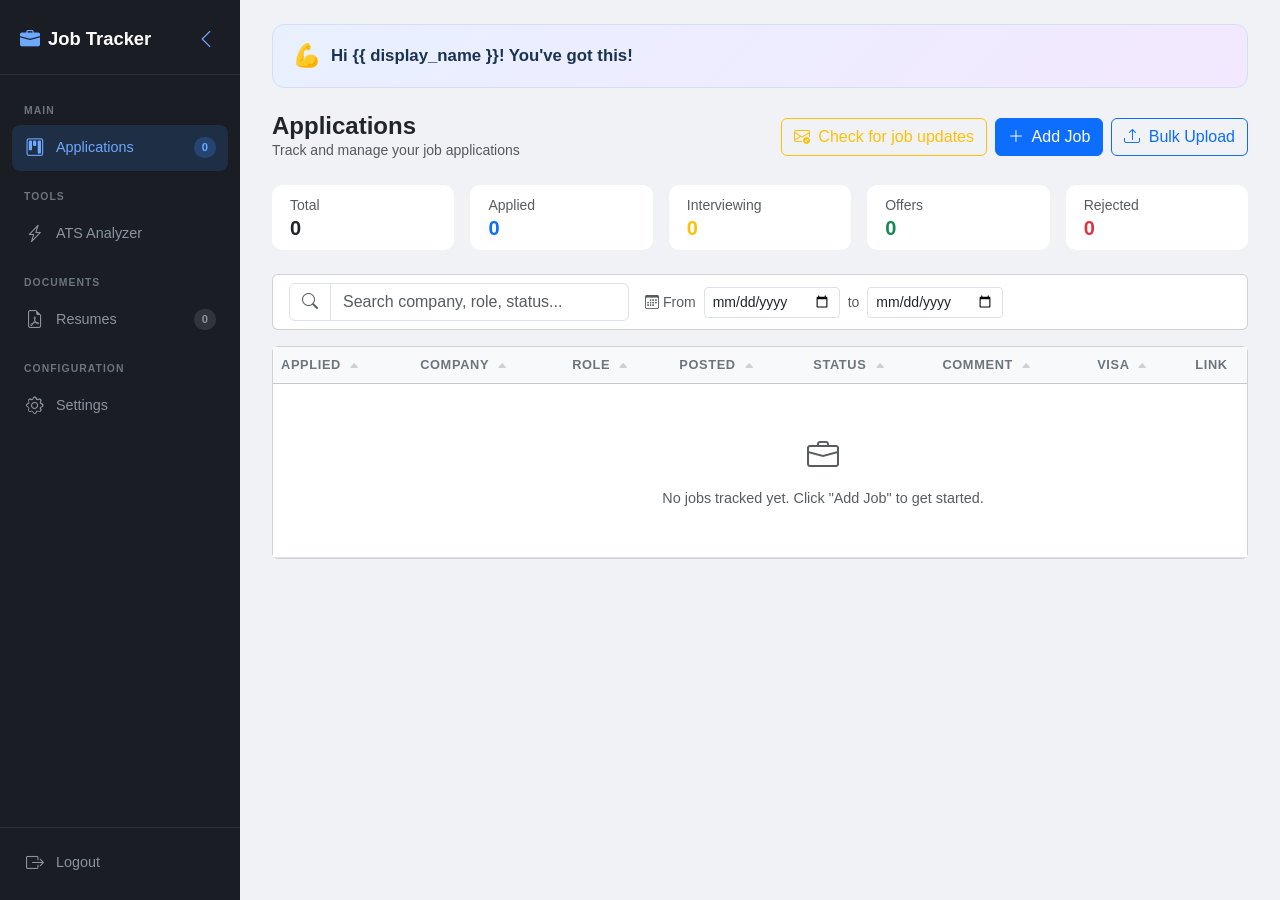
==== commit f9595427: "Add ATS Analyzer feature — analyze resume vs job description Ported from friend's React JSX componen" ====
--- a/templates/index.html
+++ b/templates/index.html
@@ -26,6 +26,12 @@
                     <i class="bi bi-kanban"></i>
                     <span class="sidebar-text">Applications</span>
                     <span class="sidebar-badge" id="sidebarJobCount">0</span>
+                </a>
+
+                <div class="sidebar-section-label sidebar-text">Tools</div>
+                <a href="#" class="sidebar-link" data-section="ats" onclick="switchSection('ats', this)">
+                    <i class="bi bi-lightning-charge"></i>
+                    <span class="sidebar-text">ATS Analyzer</span>
                 </a>
 
                 <div class="sidebar-section-label sidebar-text">Documents</div>
@@ -210,6 +216,47 @@
             </div>
 
             <!-- ═══════════════════════════════════════════════ -->
+            <!-- ATS ANALYZER SECTION -->
+            <!-- ═══════════════════════════════════════════════ -->
+            <div class="content-section" id="section-ats">
+                <div class="content-header">
+                    <div>
+                        <h1 class="h4 mb-0 fw-bold">
+                            ATS Analyzer
+                            <span class="badge bg-dark ms-2" style="font-size: 0.55rem; vertical-align: middle;">BETA</span>
+                        </h1>
+                        <p class="text-muted mb-0 small">Check how well your resume matches a job description</p>
+                    </div>
+                    <div id="atsHistoryBtn"></div>
+                </div>
+
+                <!-- ATS Input Form -->
+                <div id="atsInputForm">
+                    <div class="mb-3">
+                        <label class="form-label fw-semibold small text-muted text-uppercase" style="letter-spacing:0.5px;">Job Title</label>
+                        <input type="text" class="form-control" id="atsRole" placeholder="e.g. Senior Product Manager">
+                    </div>
+                    <div class="row g-3 mb-3">
+                        <div class="col-md-6">
+                            <label class="form-label fw-semibold small text-muted text-uppercase" style="letter-spacing:0.5px;">Job Description</label>
+                            <textarea class="form-control" id="atsJd" rows="10" placeholder="Paste the full job description..."></textarea>
+                        </div>
+                        <div class="col-md-6">
+                            <label class="form-label fw-semibold small text-muted text-uppercase" style="letter-spacing:0.5px;">Your Resume</label>
+                            <textarea class="form-control" id="atsResume" rows="10" placeholder="Paste your resume in plain text..."></textarea>
+                        </div>
+                    </div>
+                    <button class="btn btn-dark w-100 py-2" id="atsAnalyzeBtn" onclick="atsAnalyze()">
+                        <i class="bi bi-lightning-charge me-1"></i> Analyze
+                    </button>
+                    <div id="atsError" class="alert alert-danger mt-3 d-none"></div>
+                </div>
+
+                <!-- ATS Results (rendered by ats.js) -->
+                <div id="atsResults" class="d-none"></div>
+            </div>
+
+            <!-- ═══════════════════════════════════════════════ -->
             <!-- SETTINGS SECTION -->
             <!-- ═══════════════════════════════════════════════ -->
             <div class="content-section" id="section-settings">
@@ -469,5 +516,6 @@
 
     <script src="https://cdn.jsdelivr.net/npm/bootstrap@5.3.2/dist/js/bootstrap.bundle.min.js"></script>
     <script src="/static/app.js"></script>
+    <script src="/static/ats.js"></script>
 </body>
 </html>
